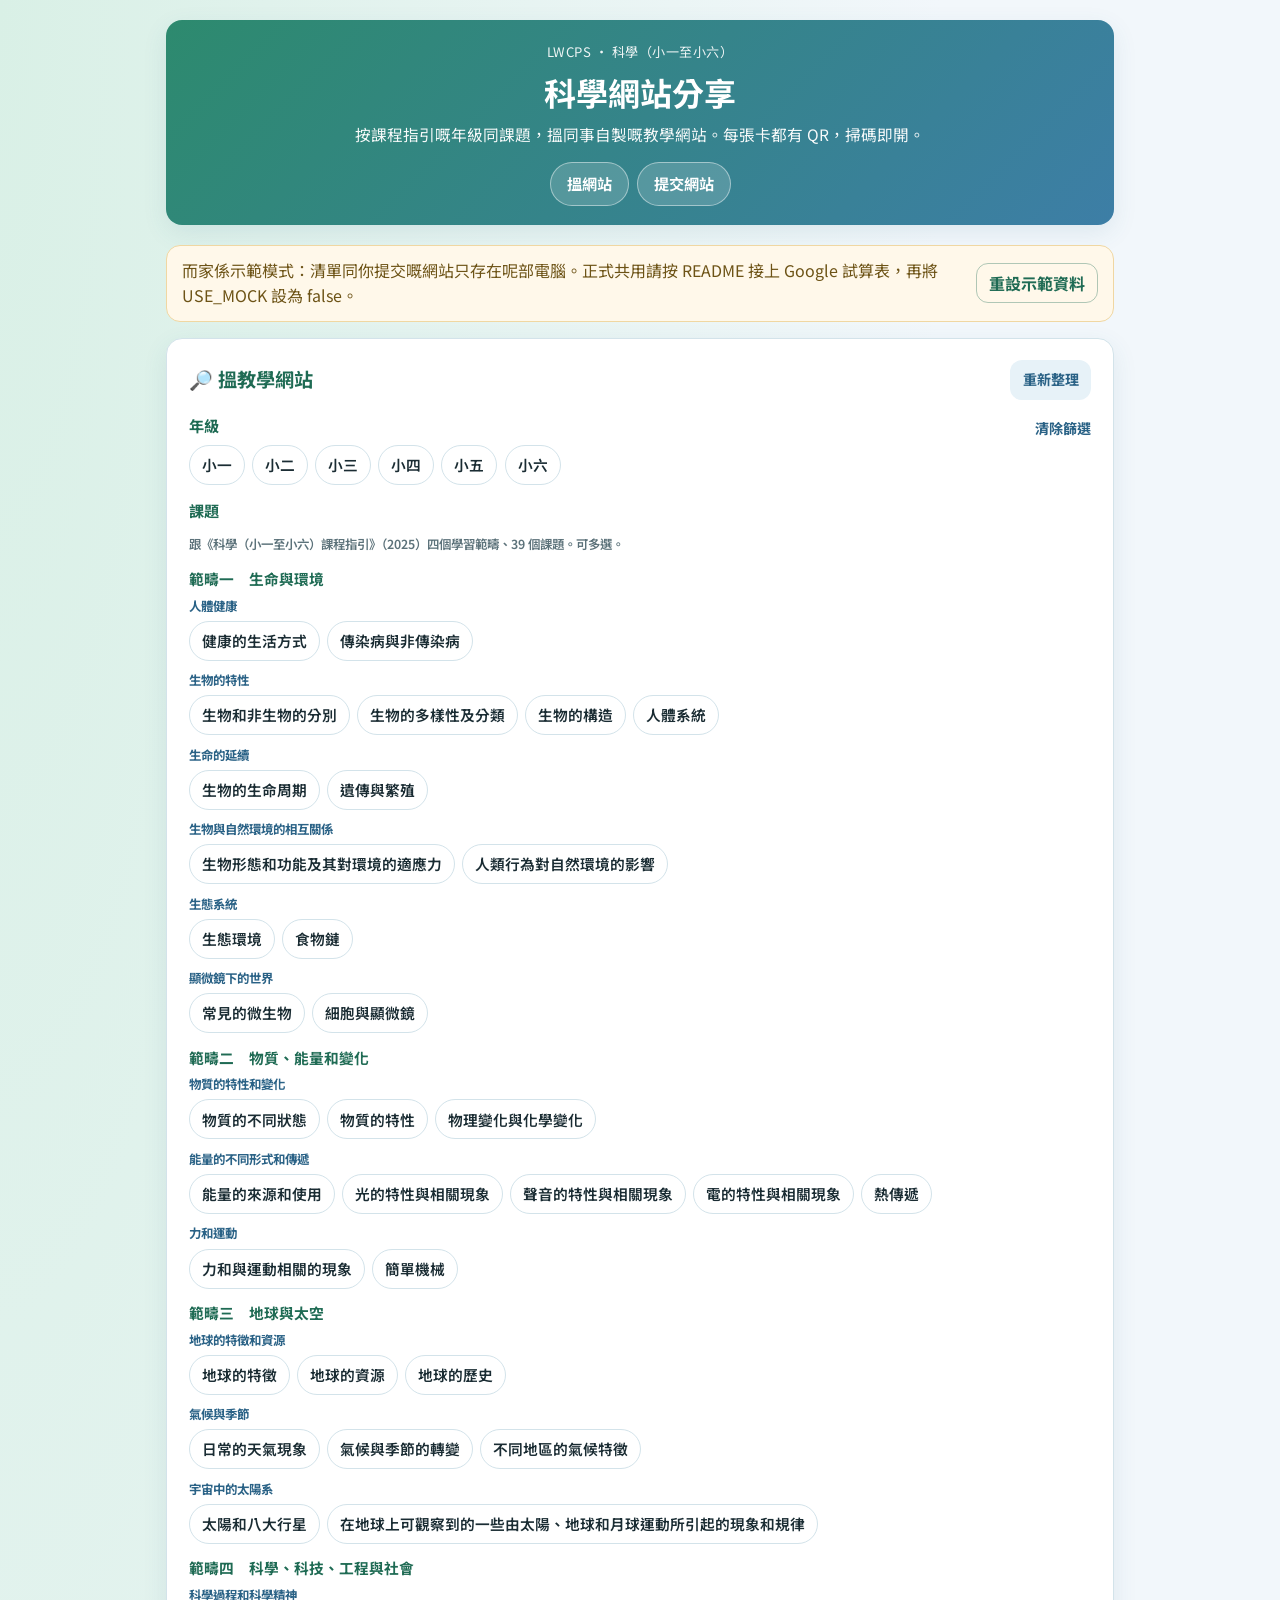
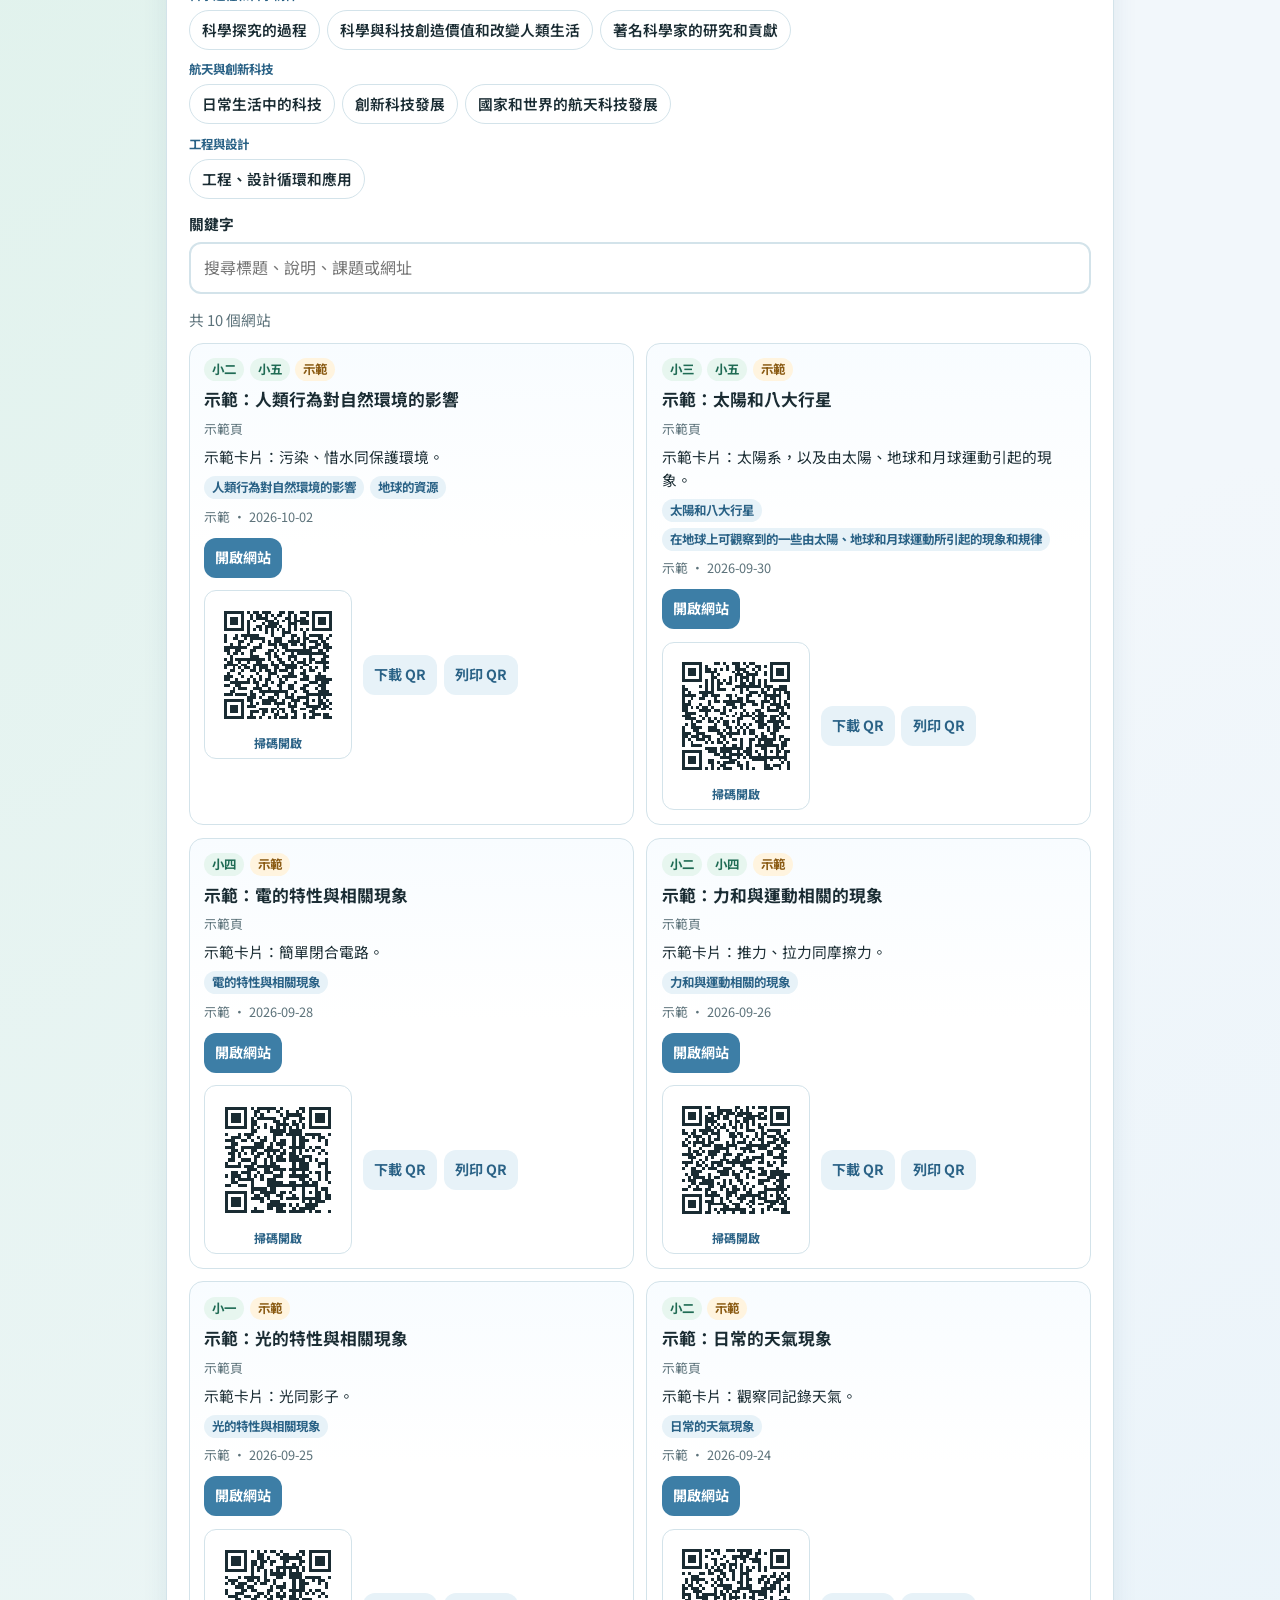
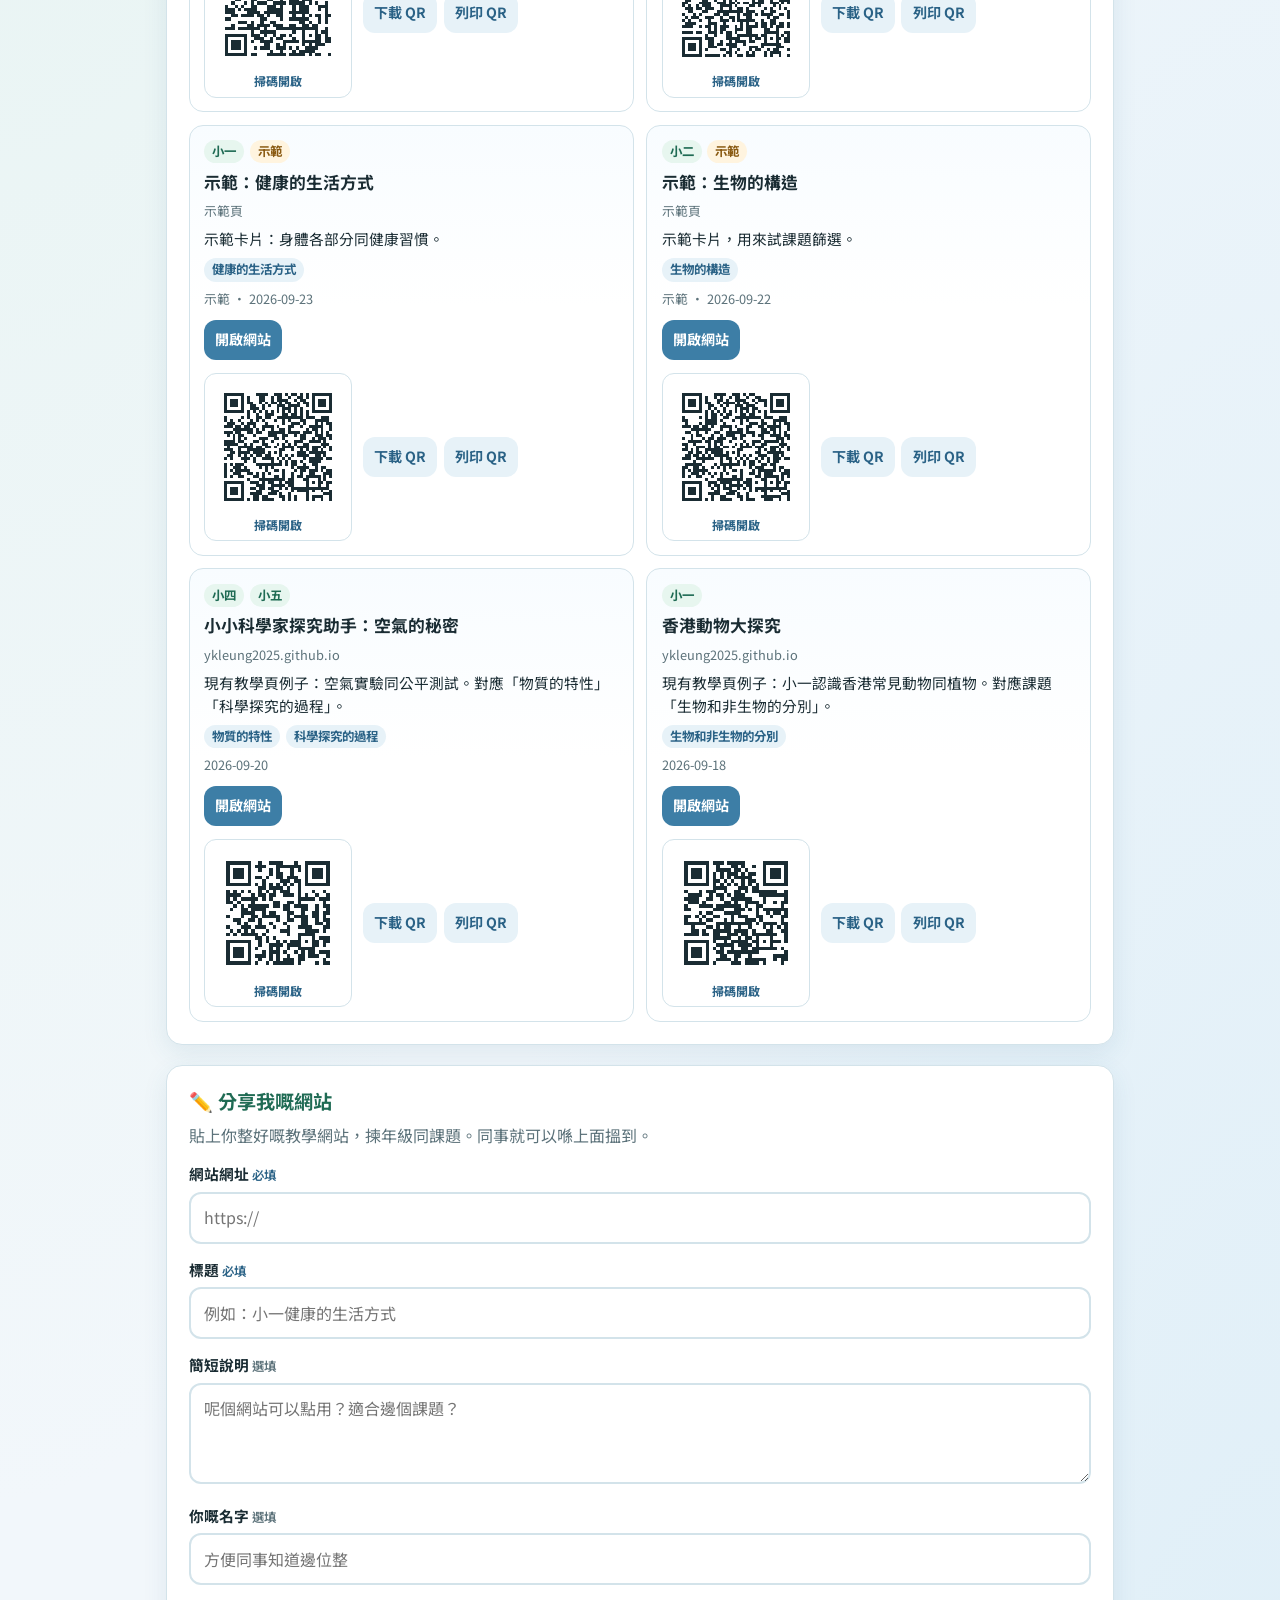
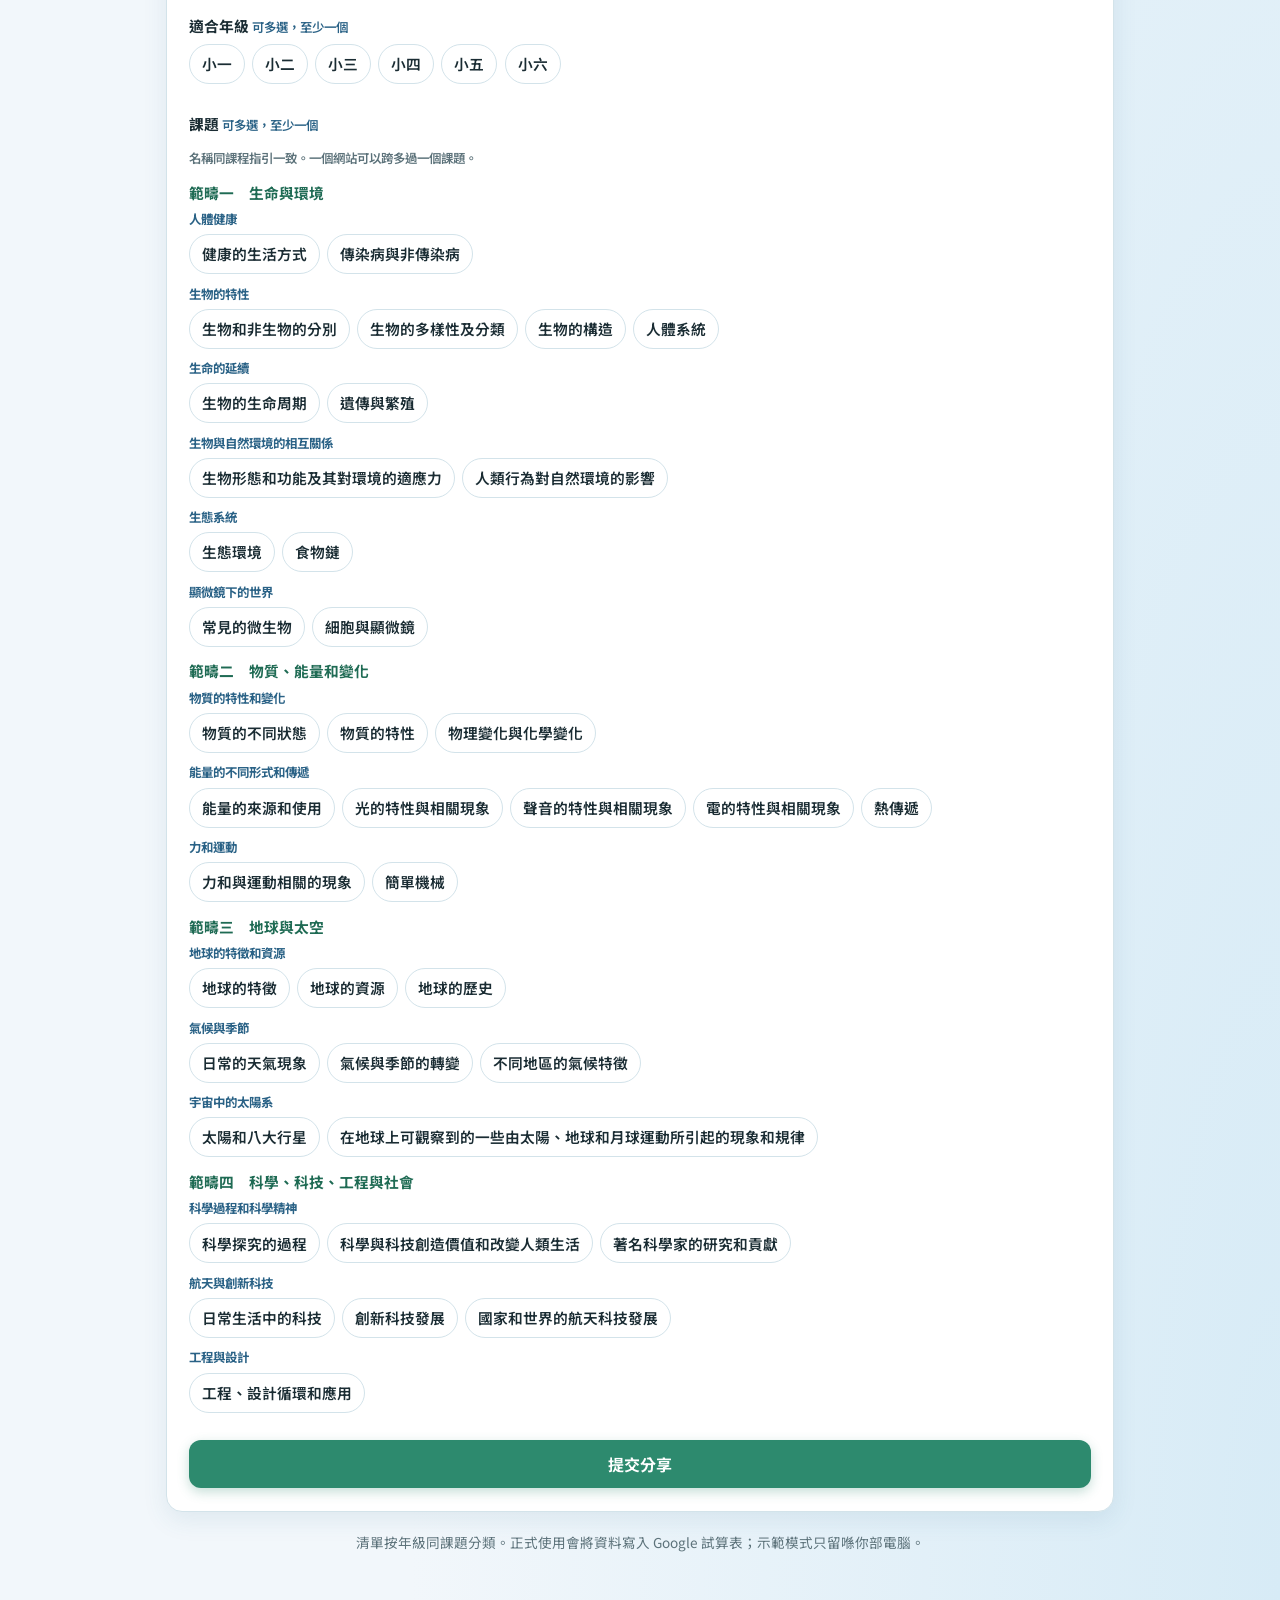
==== index.html @ ad33231c "Add primary science site sharing with official topic tags and QR codes. Teachers can submit a link w" ====
<!DOCTYPE html>
<html lang="zh-Hant">
<head>
  <meta charset="UTF-8" />
  <meta name="viewport" content="width=device-width, initial-scale=1" />
  <meta name="description" content="LWCPS 老師分享自製小學科學教學網站，按《科學（小一至小六）課程指引》（2025）的年級同課題篩選。" />
  <meta name="theme-color" content="#2d8a6e" />
  <title>科學網站分享｜小學科學</title>
  <link rel="icon" href="favicon.svg" type="image/svg+xml" />
  <link rel="preconnect" href="https://fonts.googleapis.com" />
  <link rel="preconnect" href="https://fonts.gstatic.com" crossorigin />
  <link href="https://fonts.googleapis.com/css2?family=Noto+Sans+TC:wght@400;600;700&display=swap" rel="stylesheet" />
  <link rel="stylesheet" href="styles.css?v=2" />
</head>
<body>
  <a class="skip-link" href="#browse">跳到網站清單</a>
  <div class="wrap">
    <header class="site-header">
      <p class="eyebrow">LWCPS · 科學（小一至小六）</p>
      <h1>科學網站分享</h1>
      <p class="subtitle">按課程指引嘅年級同課題，搵同事自製嘅教學網站。每張卡都有 QR，掃碼即開。</p>
      <nav class="page-nav" aria-label="頁面">
        <a class="page-nav-link" href="#browse">搵網站</a>
        <a class="page-nav-link" href="#submit">提交網站</a>
      </nav>
    </header>

    <div id="mock-banner" class="mock-banner" role="status" hidden>
      <p id="mock-banner-text"></p>
      <button type="button" class="btn btn-ghost" id="reset-mock-btn">重設示範資料</button>
    </div>

    <main>
      <section class="card" id="browse" aria-labelledby="browse-title">
        <div class="section-head">
          <h2 id="browse-title"><span class="emoji" aria-hidden="true">🔎</span> 搵教學網站</h2>
          <button type="button" class="btn btn-secondary" id="refresh-btn">重新整理</button>
        </div>

        <div class="filter-block">
          <div class="filter-label-row">
            <h3 id="filter-grade-label">年級</h3>
            <button type="button" class="text-btn" id="clear-filters-btn">清除篩選</button>
          </div>
          <div class="chip-row" id="filter-grades" role="group" aria-labelledby="filter-grade-label"></div>
        </div>

        <div class="filter-block">
          <h3 id="filter-topic-label">課題</h3>
          <p class="hint">跟《科學（小一至小六）課程指引》（2025）四個學習範疇、39 個課題。可多選。</p>
          <div id="filter-topics" role="group" aria-labelledby="filter-topic-label"></div>
        </div>

        <div class="filter-block">
          <label for="keyword">關鍵字</label>
          <input id="keyword" type="search" placeholder="搜尋標題、說明、課題或網址" autocomplete="off" enterkeyhint="search" />
        </div>

        <p class="result-meta" id="result-meta" aria-live="polite">載入緊…</p>
        <div id="card-list" class="card-list"></div>
      </section>

      <section class="card" id="submit" aria-labelledby="submit-title">
        <h2 id="submit-title"><span class="emoji" aria-hidden="true">✏️</span> 分享我嘅網站</h2>
        <p class="section-lead">貼上你整好嘅教學網站，揀年級同課題。同事就可以喺上面搵到。</p>

        <form id="share-form" class="form-grid" novalidate>
          <div>
            <label for="site-url">網站網址 <span class="req">必填</span></label>
            <input id="site-url" name="url" type="url" inputmode="url" placeholder="https://" required maxlength="500" />
          </div>

          <div>
            <label for="site-title">標題 <span class="req">必填</span></label>
            <input id="site-title" name="title" type="text" placeholder="例如：小一健康的生活方式" required maxlength="80" />
          </div>

          <div>
            <label for="site-note">簡短說明 <span class="hint">選填</span></label>
            <textarea id="site-note" name="note" rows="3" maxlength="300" placeholder="呢個網站可以點用？適合邊個課題？"></textarea>
          </div>

          <div>
            <label for="site-submitter">你嘅名字 <span class="hint">選填</span></label>
            <input id="site-submitter" name="submitter" type="text" maxlength="40" placeholder="方便同事知道邊位整" />
          </div>

          <div>
            <p class="field-label" id="form-grade-label">適合年級 <span class="req">可多選，至少一個</span></p>
            <div class="chip-row" id="form-grades" role="group" aria-labelledby="form-grade-label"></div>
          </div>

          <div>
            <p class="field-label" id="form-topic-label">課題 <span class="req">可多選，至少一個</span></p>
            <p class="hint">名稱同課程指引一致。一個網站可以跨多過一個課題。</p>
            <div id="form-topics" role="group" aria-labelledby="form-topic-label"></div>
          </div>

          <div class="actions">
            <button type="submit" class="btn btn-primary" id="submit-btn">提交分享</button>
          </div>
        </form>

        <div id="feedback" class="feedback" role="status" aria-live="polite">
          <p class="title" id="feedback-title"></p>
          <p class="msg" id="feedback-msg"></p>
          <div id="feedback-qr" class="feedback-qr" hidden></div>
        </div>
      </section>
    </main>

    <footer class="footer-note">
      <p>清單按年級同課題分類。正式使用會將資料寫入 Google 試算表；示範模式只留喺你部電腦。</p>
    </footer>
  </div>

  <section class="print-sheet" id="print-sheet">
    <p class="print-kicker">科學網站分享 · 小學科學</p>
    <h1 id="print-title"></h1>
    <div id="print-qr"></div>
    <p id="print-url" class="print-url"></p>
    <p>用電話相機掃碼即可開啟。</p>
  </section>

  <script src="vendor/qrcode-generator.js?v=2"></script>
  <script src="vendor/qrcode-utf8.js?v=2"></script>
  <script src="config.js?v=2"></script>
  <script src="app.js?v=2"></script>
</body>
</html>
---- styles.css ----
/* 科學網站分享 — 校園友善樣式（軟綠／軟藍） */
:root {
  --bg: #f2f7fb;
  --card: #ffffff;
  --primary: #2d8a6e;
  --primary-dark: #1f6b54;
  --primary-light: #e7f6ef;
  --blue: #3d7ea6;
  --blue-dark: #2a6286;
  --blue-soft: #e7f2f8;
  --text: #1a2c33;
  --muted: #5c727a;
  --border: #d3e3ea;
  --danger: #c2524a;
  --danger-soft: #fdeceb;
  --success: #1f8a72;
  --success-soft: #e7f7f2;
  --shadow: 0 8px 24px rgba(45, 110, 140, 0.1);
  --radius: 16px;
  --font: "Noto Sans TC", "PingFang TC", "Microsoft JhengHei", sans-serif;
}

*,
*::before,
*::after {
  box-sizing: border-box;
}

html {
  font-size: 16px;
  scroll-behavior: smooth;
}

body {
  margin: 0;
  min-height: 100vh;
  font-family: var(--font);
  color: var(--text);
  background:
    radial-gradient(ellipse at top left, #d9f0e6 0%, transparent 52%),
    radial-gradient(ellipse at bottom right, #d7ebf6 0%, transparent 48%),
    var(--bg);
  line-height: 1.55;
}

.skip-link {
  position: absolute;
  left: 0.75rem;
  top: -3rem;
  background: #fff;
  color: var(--primary-dark);
  padding: 0.45rem 0.75rem;
  border-radius: 8px;
  z-index: 5;
}

.skip-link:focus {
  top: 0.75rem;
}

.wrap {
  max-width: 980px;
  margin: 0 auto;
  padding: 1.25rem 1rem 3rem;
}

.site-header {
  text-align: center;
  margin-bottom: 1.25rem;
  padding: 1.35rem 1rem 1.15rem;
  background: linear-gradient(135deg, var(--primary) 0%, var(--blue) 100%);
  color: #fff;
  border-radius: var(--radius);
  box-shadow: var(--shadow);
}

.eyebrow {
  margin: 0 0 0.35rem;
  font-size: 0.82rem;
  letter-spacing: 0.04em;
  opacity: 0.92;
}

.site-header h1 {
  margin: 0 0 0.35rem;
  font-size: clamp(1.45rem, 4.4vw, 2rem);
  font-weight: 700;
}

.subtitle {
  margin: 0 auto;
  max-width: 36rem;
  opacity: 0.96;
  font-size: 0.98rem;
}

.page-nav {
  display: flex;
  flex-wrap: wrap;
  justify-content: center;
  gap: 0.5rem;
  margin-top: 0.95rem;
}

.page-nav-link {
  text-decoration: none;
  color: #fff;
  background: rgba(255, 255, 255, 0.16);
  border: 1px solid rgba(255, 255, 255, 0.45);
  padding: 0.45rem 1rem;
  border-radius: 999px;
  font-weight: 700;
  font-size: 0.95rem;
  min-height: 44px;
  display: inline-flex;
  align-items: center;
}

.page-nav-link:hover,
.page-nav-link:focus-visible {
  background: rgba(255, 255, 255, 0.28);
}

main {
  display: flex;
  flex-direction: column;
  gap: 1.25rem;
}

.card {
  background: var(--card);
  border-radius: var(--radius);
  padding: 1.15rem 1.1rem 1.25rem;
  box-shadow: var(--shadow);
  border: 1px solid var(--border);
}

.card h2,
.card h3 {
  color: var(--primary-dark);
}

.card h2 {
  margin: 0;
  font-size: 1.2rem;
  display: flex;
  align-items: center;
  gap: 0.35rem;
}

.card h3 {
  margin: 0 0 0.45rem;
  font-size: 0.95rem;
}

.section-head {
  display: flex;
  align-items: center;
  justify-content: space-between;
  gap: 0.75rem;
  margin-bottom: 0.9rem;
}

.section-lead {
  margin: 0.35rem 0 1rem;
  color: var(--muted);
}

.filter-block + .filter-block {
  margin-top: 0.9rem;
}

.filter-label-row {
  display: flex;
  align-items: center;
  justify-content: space-between;
  gap: 0.5rem;
}

.chip-row,
.chip-group .chip-row {
  display: flex;
  flex-wrap: wrap;
  gap: 0.45rem;
}

.chip-group {
  margin-bottom: 0.65rem;
}

.chip-group-label {
  margin: 0 0 0.3rem;
  font-size: 0.78rem;
  font-weight: 700;
  color: var(--blue-dark);
}

.chip {
  appearance: none;
  border: 1.5px solid var(--border);
  background: #fff;
  color: var(--text);
  border-radius: 999px;
  padding: 0.4rem 0.75rem;
  min-height: 40px;
  font: inherit;
  font-size: 0.92rem;
  font-weight: 600;
  cursor: pointer;
  white-space: normal;
  text-align: left;
  line-height: 1.35;
  max-width: 100%;
}

.chip:hover {
  border-color: var(--blue);
}

.chip:focus-visible {
  outline: 3px solid rgba(61, 126, 166, 0.35);
  outline-offset: 1px;
}

.chip.is-on {
  background: var(--blue-soft);
  border-color: var(--blue);
  color: var(--blue-dark);
}

.chip.is-on.chip-grade {
  background: var(--primary-light);
  border-color: var(--primary);
  color: var(--primary-dark);
}

label,
.field-label {
  display: block;
  font-weight: 700;
  font-size: 0.92rem;
  margin-bottom: 0.35rem;
}

.hint,
.req {
  font-weight: 600;
  font-size: 0.78rem;
}

.hint {
  color: var(--muted);
}

.req {
  color: var(--blue-dark);
}

input[type="url"],
input[type="text"],
input[type="search"],
textarea {
  width: 100%;
  padding: 0.72rem 0.85rem;
  border: 2px solid var(--border);
  border-radius: 12px;
  font: inherit;
  font-size: 1rem;
  color: var(--text);
  background: #fff;
}

textarea {
  resize: vertical;
  min-height: 5.2rem;
}

input:focus,
textarea:focus {
  outline: none;
  border-color: var(--primary);
  box-shadow: 0 0 0 3px rgba(45, 138, 110, 0.18);
}

input[aria-invalid="true"],
textarea[aria-invalid="true"] {
  border-color: var(--danger);
}

.form-grid {
  display: grid;
  gap: 0.95rem;
}

.actions {
  margin-top: 0.15rem;
}

.btn {
  display: inline-flex;
  align-items: center;
  justify-content: center;
  gap: 0.35rem;
  padding: 0.72rem 1rem;
  border-radius: 12px;
  border: none;
  font: inherit;
  font-weight: 700;
  cursor: pointer;
  text-decoration: none;
  min-height: 44px;
}

.btn:disabled {
  opacity: 0.6;
  cursor: not-allowed;
}

.btn-primary {
  width: 100%;
  background: var(--primary);
  color: #fff;
  box-shadow: 0 4px 12px rgba(45, 138, 110, 0.28);
}

.btn-primary:hover:not(:disabled) {
  background: var(--primary-dark);
}

.btn-secondary {
  background: var(--blue-soft);
  color: var(--blue-dark);
  padding: 0.45rem 0.8rem;
  min-height: 40px;
  font-size: 0.88rem;
}

.btn-secondary:hover:not(:disabled) {
  background: #d5e8f3;
}

.btn-ghost {
  background: transparent;
  color: var(--primary-dark);
  border: 1.5px solid rgba(31, 107, 84, 0.35);
  min-height: 40px;
  padding: 0.35rem 0.75rem;
}

.text-btn {
  appearance: none;
  border: none;
  background: none;
  color: var(--blue-dark);
  font: inherit;
  font-weight: 700;
  font-size: 0.88rem;
  cursor: pointer;
  padding: 0.2rem 0;
}

.text-link {
  color: var(--blue-dark);
  font-weight: 700;
}

.result-meta {
  margin: 0.95rem 0 0.7rem;
  color: var(--muted);
  font-size: 0.92rem;
}

.card-list {
  display: grid;
  gap: 0.8rem;
}

.site-card {
  border: 1px solid var(--border);
  border-radius: 14px;
  padding: 0.9rem 0.9rem 0.85rem;
  background: linear-gradient(180deg, #f8fcff 0%, #fff 42%);
  display: flex;
  flex-direction: column;
  gap: 0.45rem;
}

.site-card.is-new {
  border-color: var(--primary);
  box-shadow: 0 0 0 3px rgba(45, 138, 110, 0.18);
}

.grade-row,
.topic-row {
  display: flex;
  flex-wrap: wrap;
  gap: 0.35rem;
}

.pill {
  display: inline-flex;
  align-items: center;
  border-radius: 999px;
  padding: 0.12rem 0.5rem;
  font-size: 0.78rem;
  font-weight: 700;
}

.pill-grade {
  background: var(--primary-light);
  color: var(--primary-dark);
}

.pill-topic {
  background: var(--blue-soft);
  color: var(--blue-dark);
}

.pill-demo {
  background: #fff4df;
  color: #8a5a12;
}

.card-title {
  color: var(--text);
  font-size: 1.05rem;
  font-weight: 700;
  text-decoration: none;
  line-height: 1.4;
}

.card-title:hover,
.card-title:focus-visible {
  color: var(--blue-dark);
  text-decoration: underline;
}

.host {
  margin: 0;
  color: var(--muted);
  font-size: 0.8rem;
  word-break: break-all;
}

.note {
  margin: 0;
  font-size: 0.92rem;
}

.meta-line {
  margin: 0;
  color: var(--muted);
  font-size: 0.8rem;
}

.open-link {
  margin-top: 0.25rem;
  background: var(--blue);
  color: #fff;
}

.open-link:hover {
  background: var(--blue-dark);
}

.empty-state {
  margin: 0;
  padding: 1rem 0.2rem 0.3rem;
  color: var(--muted);
}

.feedback {
  display: none;
  margin-top: 1rem;
  padding: 0.9rem 1rem;
  border-radius: 12px;
}

.feedback.visible {
  display: block;
}

.feedback.success {
  background: var(--success-soft);
  border: 2px solid #b7e4d6;
}

.feedback.error {
  background: var(--danger-soft);
  border: 2px solid #f3c2bc;
}

.feedback .title {
  margin: 0 0 0.25rem;
  font-weight: 700;
}

.feedback .msg {
  margin: 0;
}

.mock-banner {
  display: flex;
  flex-wrap: wrap;
  align-items: center;
  justify-content: space-between;
  gap: 0.65rem;
  margin-bottom: 1rem;
  padding: 0.8rem 0.95rem;
  background: #fff8ea;
  border: 1.5px solid #f0d7a2;
  border-radius: 14px;
  color: #6d5316;
}

.mock-banner p {
  margin: 0;
  flex: 1 1 16rem;
}

.mock-banner[hidden] {
  display: none;
}

.footer-note {
  margin-top: 1.25rem;
  color: var(--muted);
  font-size: 0.85rem;
  text-align: center;
}

.footer-note p {
  margin: 0;
}

.strand-label {
  margin: 0.85rem 0 0.35rem;
  font-size: 0.92rem;
  font-weight: 700;
  color: var(--primary-dark);
}

.qr-block {
  display: flex;
  flex-wrap: wrap;
  align-items: center;
  gap: 0.65rem;
  margin-top: 0.35rem;
}

.qr-frame {
  display: flex;
  flex-direction: column;
  align-items: center;
  gap: 0.2rem;
  background: #fff;
  border: 1px solid var(--border);
  border-radius: 12px;
  padding: 0.45rem 0.45rem 0.35rem;
}

.qr-canvas {
  width: 132px;
  height: 132px;
  image-rendering: pixelated;
}

.qr-caption {
  margin: 0;
  font-size: 0.75rem;
  font-weight: 700;
  color: var(--blue-dark);
}

.qr-actions,
.card-actions {
  display: flex;
  flex-wrap: wrap;
  gap: 0.4rem;
}

.card-actions .btn,
.qr-actions .btn {
  min-height: 40px;
  padding: 0.4rem 0.7rem;
  font-size: 0.88rem;
}

.feedback-qr {
  margin-top: 0.75rem;
}

.feedback-qr[hidden] {
  display: none;
}

.print-sheet {
  display: none;
}

@media print {
  body * {
    visibility: hidden !important;
  }

  .print-sheet,
  .print-sheet * {
    visibility: visible !important;
  }

  .print-sheet {
    display: block !important;
    position: absolute;
    left: 0;
    top: 0;
    width: 100%;
    background: #fff;
    color: #000;
    text-align: center;
    padding: 18mm 12mm;
  }

  .print-kicker,
  .print-url {
    margin: 0.4rem 0;
  }

  .print-sheet h1 {
    font-size: 1.4rem;
    margin: 0.4rem 0 1rem;
  }

  .print-sheet canvas {
    width: 280px !important;
    height: 280px !important;
  }
}

@media (min-width: 760px) {
  .card {
    padding: 1.3rem 1.35rem 1.4rem;
  }

  .card-list {
    grid-template-columns: 1fr 1fr;
  }

  .site-card {
    min-height: 100%;
  }
}
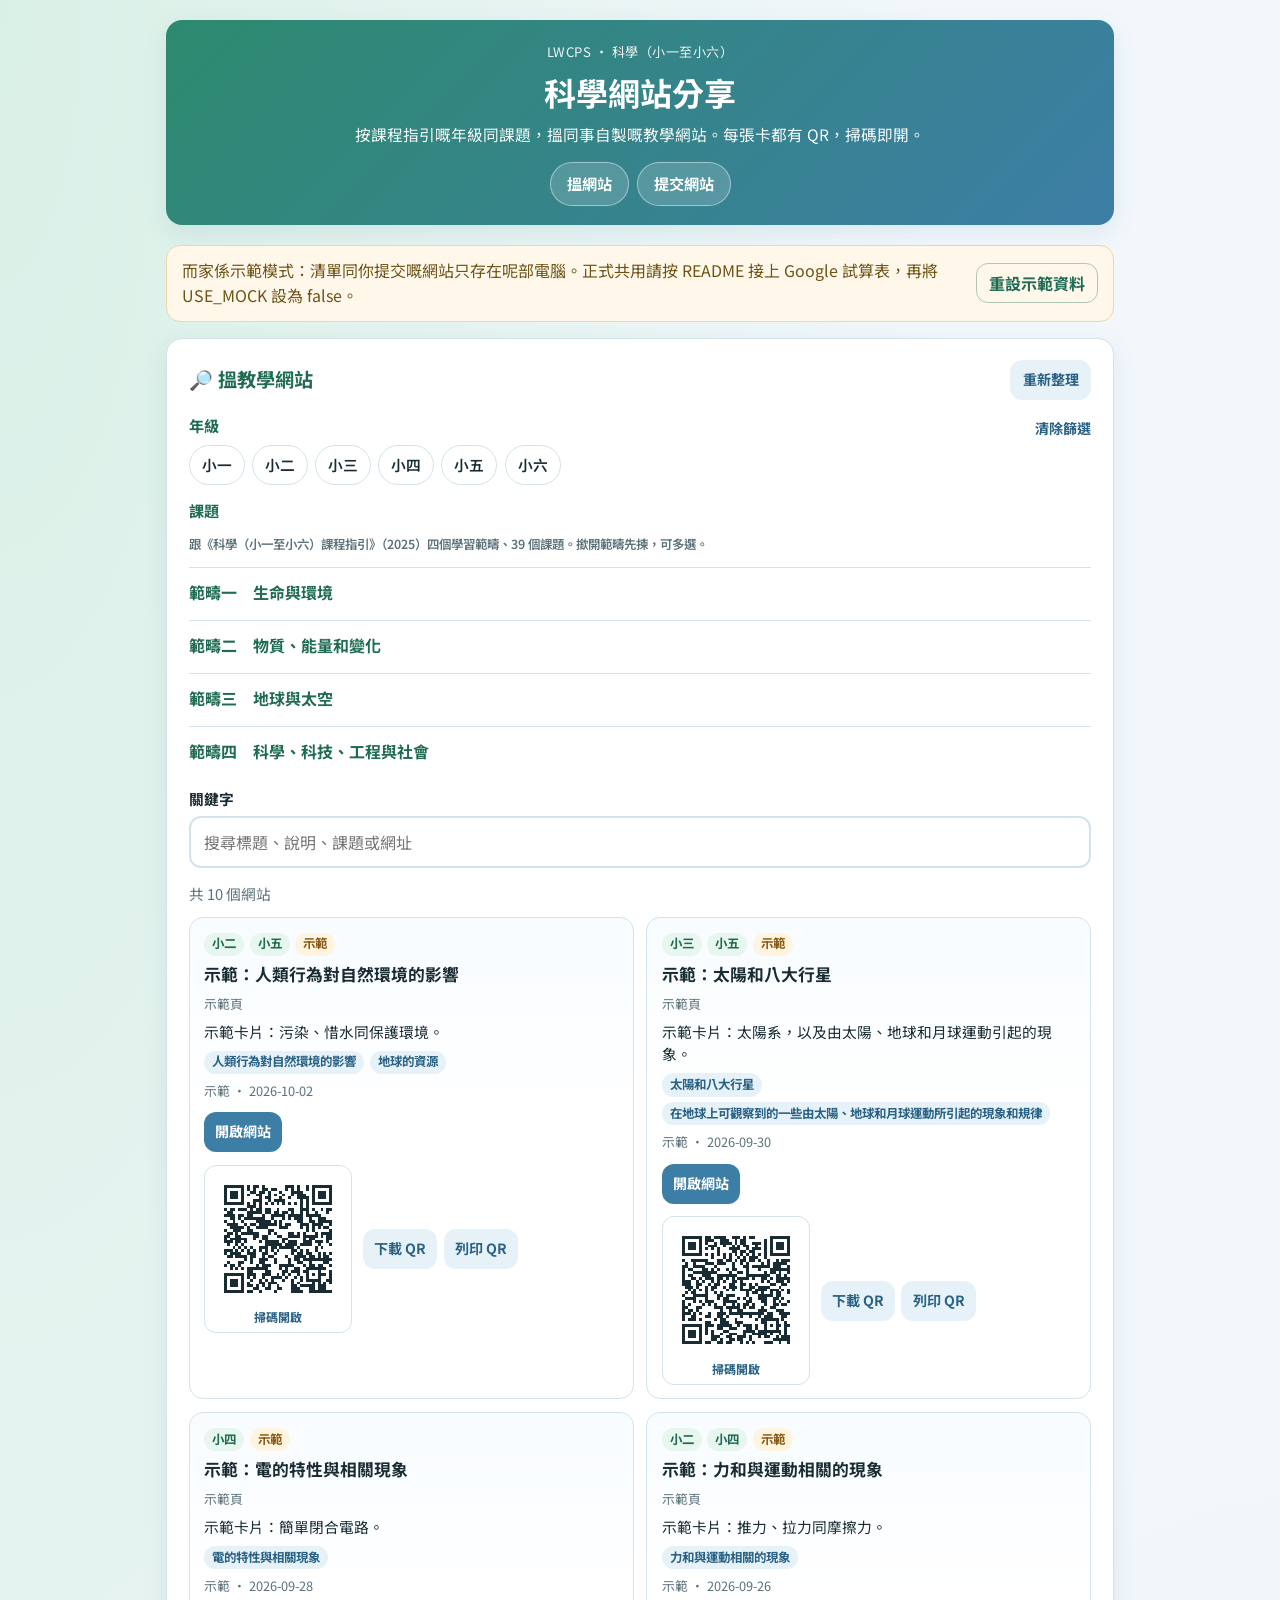
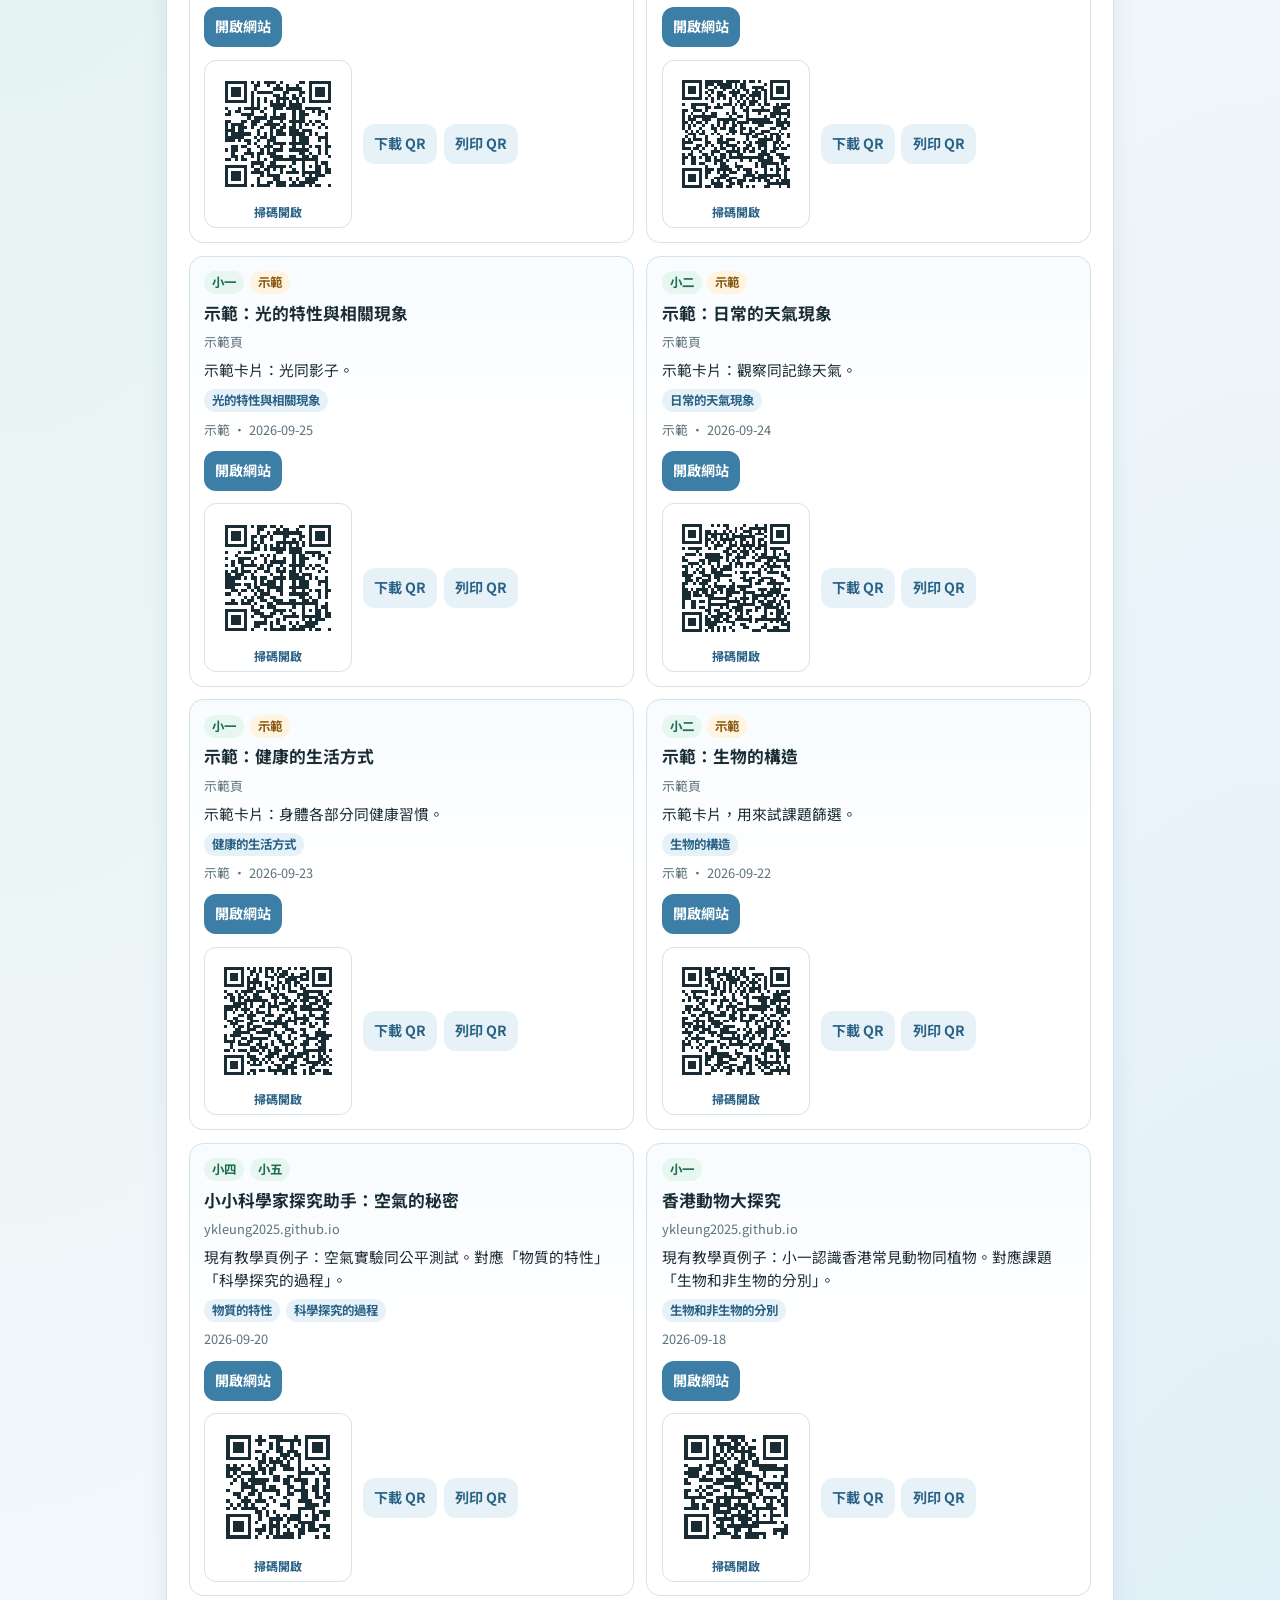
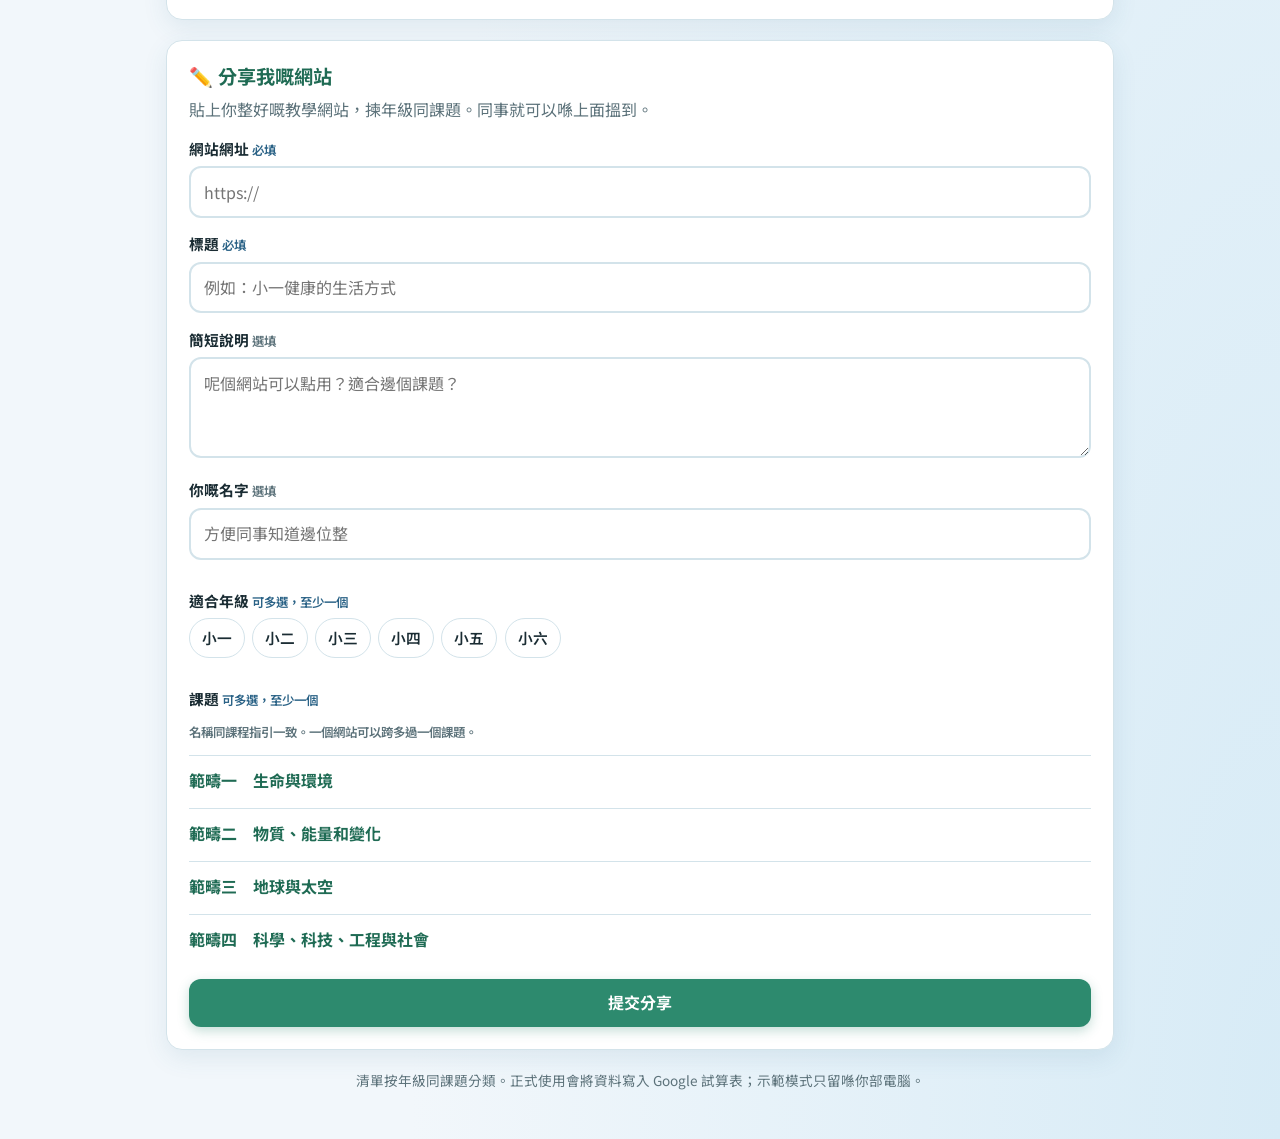
==== commit 7daaede5: "Collapse curriculum strands so site cards stay easy to reach. Topic filters still use the 39 officia" ====
--- a/index.html
+++ b/index.html
@@ -10,7 +10,7 @@
   <link rel="preconnect" href="https://fonts.googleapis.com" />
   <link rel="preconnect" href="https://fonts.gstatic.com" crossorigin />
   <link href="https://fonts.googleapis.com/css2?family=Noto+Sans+TC:wght@400;600;700&display=swap" rel="stylesheet" />
-  <link rel="stylesheet" href="styles.css?v=2" />
+  <link rel="stylesheet" href="styles.css?v=3" />
 </head>
 <body>
   <a class="skip-link" href="#browse">跳到網站清單</a>
@@ -47,7 +47,7 @@
 
         <div class="filter-block">
           <h3 id="filter-topic-label">課題</h3>
-          <p class="hint">跟《科學（小一至小六）課程指引》（2025）四個學習範疇、39 個課題。可多選。</p>
+          <p class="hint">跟《科學（小一至小六）課程指引》（2025）四個學習範疇、39 個課題。撳開範疇先揀，可多選。</p>
           <div id="filter-topics" role="group" aria-labelledby="filter-topic-label"></div>
         </div>
 
@@ -122,9 +122,9 @@
     <p>用電話相機掃碼即可開啟。</p>
   </section>
 
-  <script src="vendor/qrcode-generator.js?v=2"></script>
-  <script src="vendor/qrcode-utf8.js?v=2"></script>
-  <script src="config.js?v=2"></script>
-  <script src="app.js?v=2"></script>
+  <script src="vendor/qrcode-generator.js?v=3"></script>
+  <script src="vendor/qrcode-utf8.js?v=3"></script>
+  <script src="config.js?v=3"></script>
+  <script src="app.js?v=3"></script>
 </body>
 </html>
--- a/styles.css
+++ b/styles.css
@@ -533,11 +533,19 @@
   margin: 0;
 }
 
-.strand-label {
-  margin: 0.85rem 0 0.35rem;
-  font-size: 0.92rem;
+details.strand {
+  border-top: 1px solid var(--border);
+  margin-top: 0.35rem;
+  padding-top: 0.15rem;
+}
+
+details.strand summary {
+  cursor: pointer;
   font-weight: 700;
   color: var(--primary-dark);
+  min-height: 44px;
+  display: flex;
+  align-items: center;
 }
 
 .qr-block {
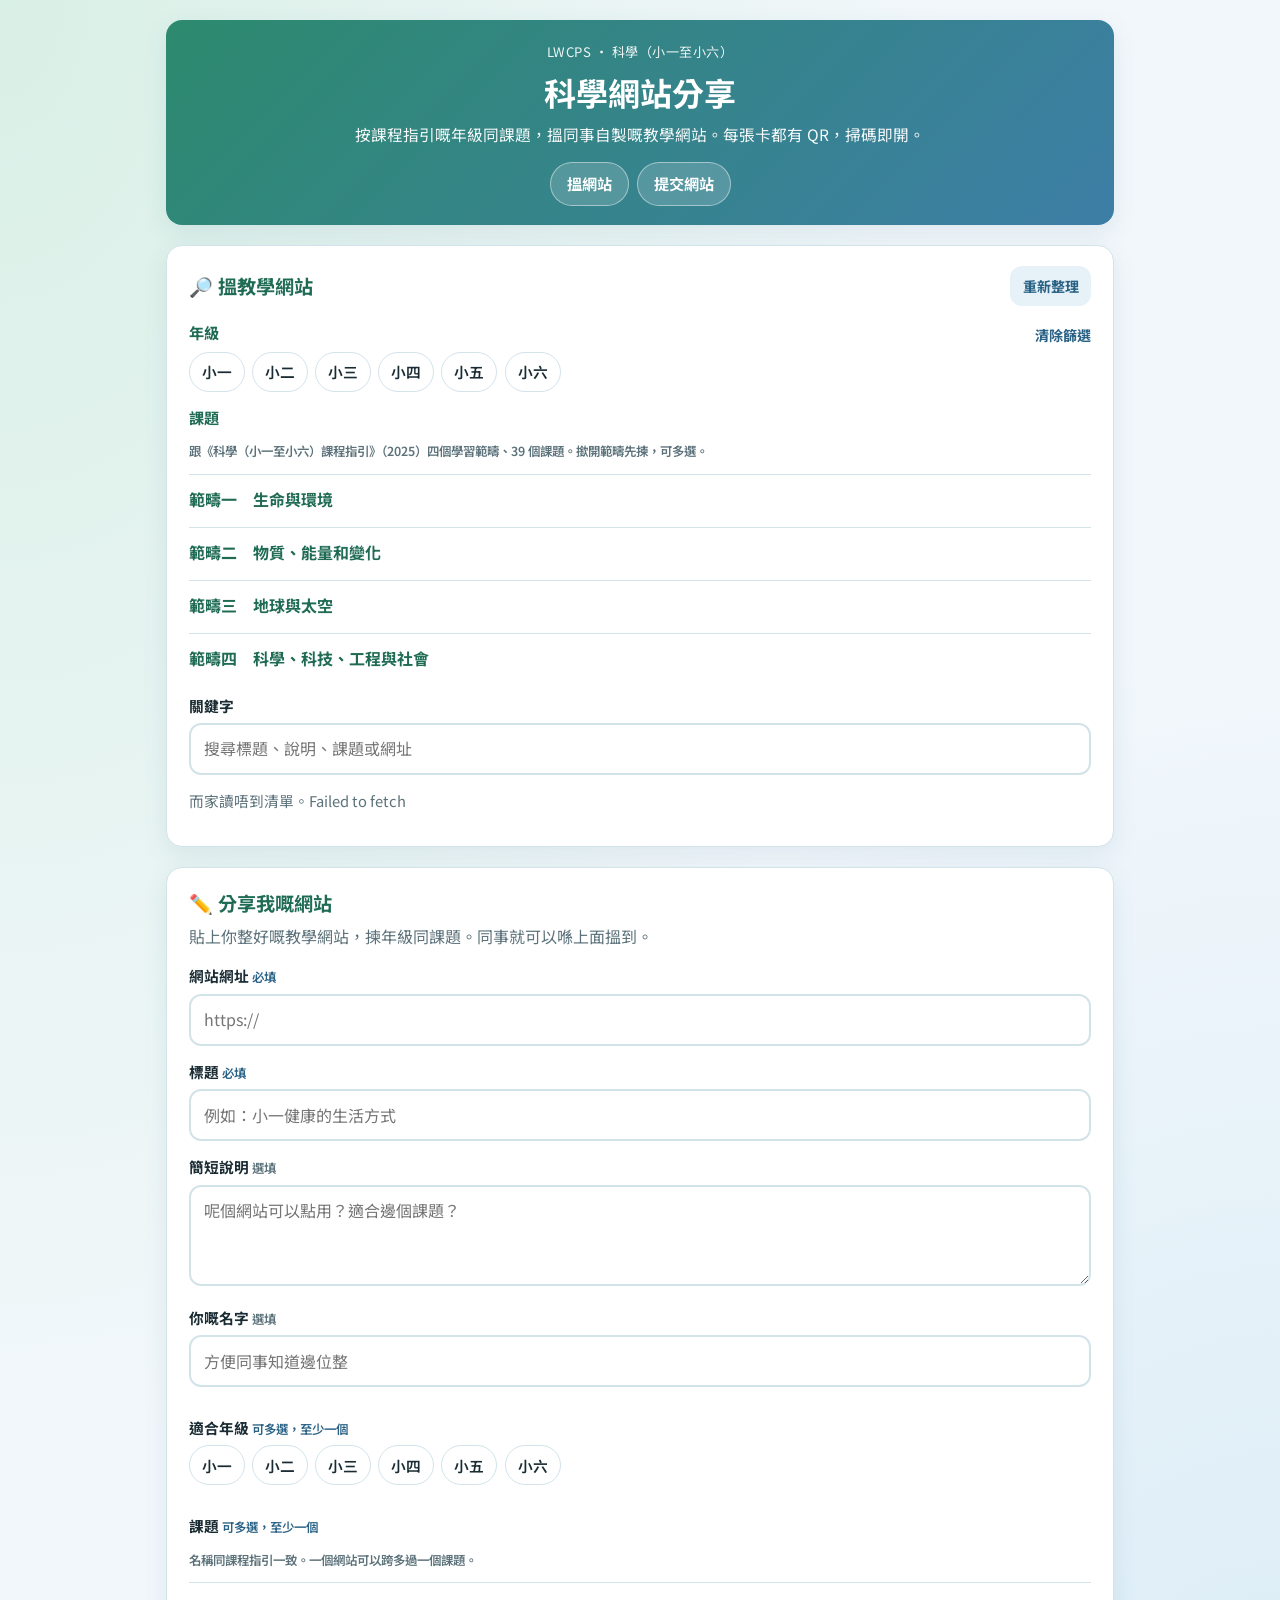
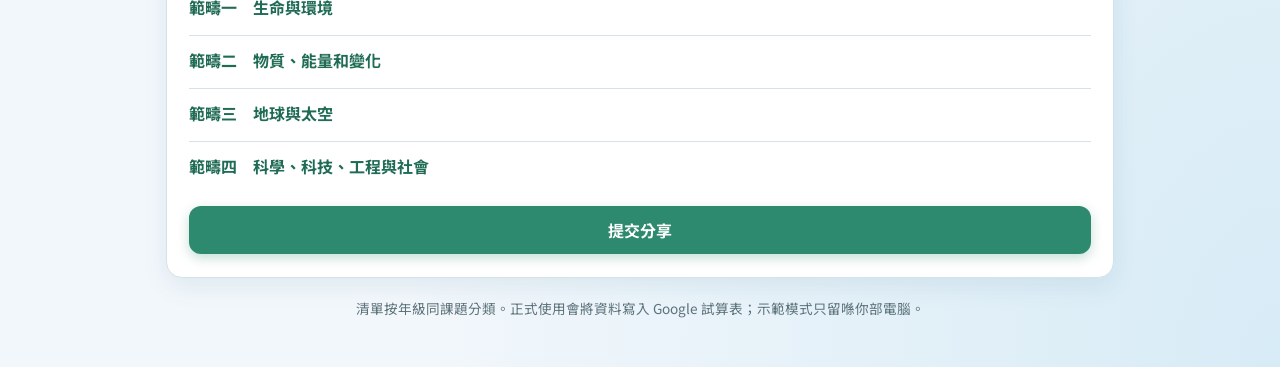
==== commit 2be3f78e: "Wire the live Google Sheet and turn off mock mode. Point config.js at the deployed Apps Script /exec" ====
--- a/index.html
+++ b/index.html
@@ -10,7 +10,7 @@
   <link rel="preconnect" href="https://fonts.googleapis.com" />
   <link rel="preconnect" href="https://fonts.gstatic.com" crossorigin />
   <link href="https://fonts.googleapis.com/css2?family=Noto+Sans+TC:wght@400;600;700&display=swap" rel="stylesheet" />
-  <link rel="stylesheet" href="styles.css?v=3" />
+  <link rel="stylesheet" href="styles.css?v=4" />
 </head>
 <body>
   <a class="skip-link" href="#browse">跳到網站清單</a>
@@ -122,9 +122,9 @@
     <p>用電話相機掃碼即可開啟。</p>
   </section>
 
-  <script src="vendor/qrcode-generator.js?v=3"></script>
-  <script src="vendor/qrcode-utf8.js?v=3"></script>
-  <script src="config.js?v=3"></script>
-  <script src="app.js?v=3"></script>
+  <script src="vendor/qrcode-generator.js?v=4"></script>
+  <script src="vendor/qrcode-utf8.js?v=4"></script>
+  <script src="config.js?v=4"></script>
+  <script src="app.js?v=4"></script>
 </body>
 </html>
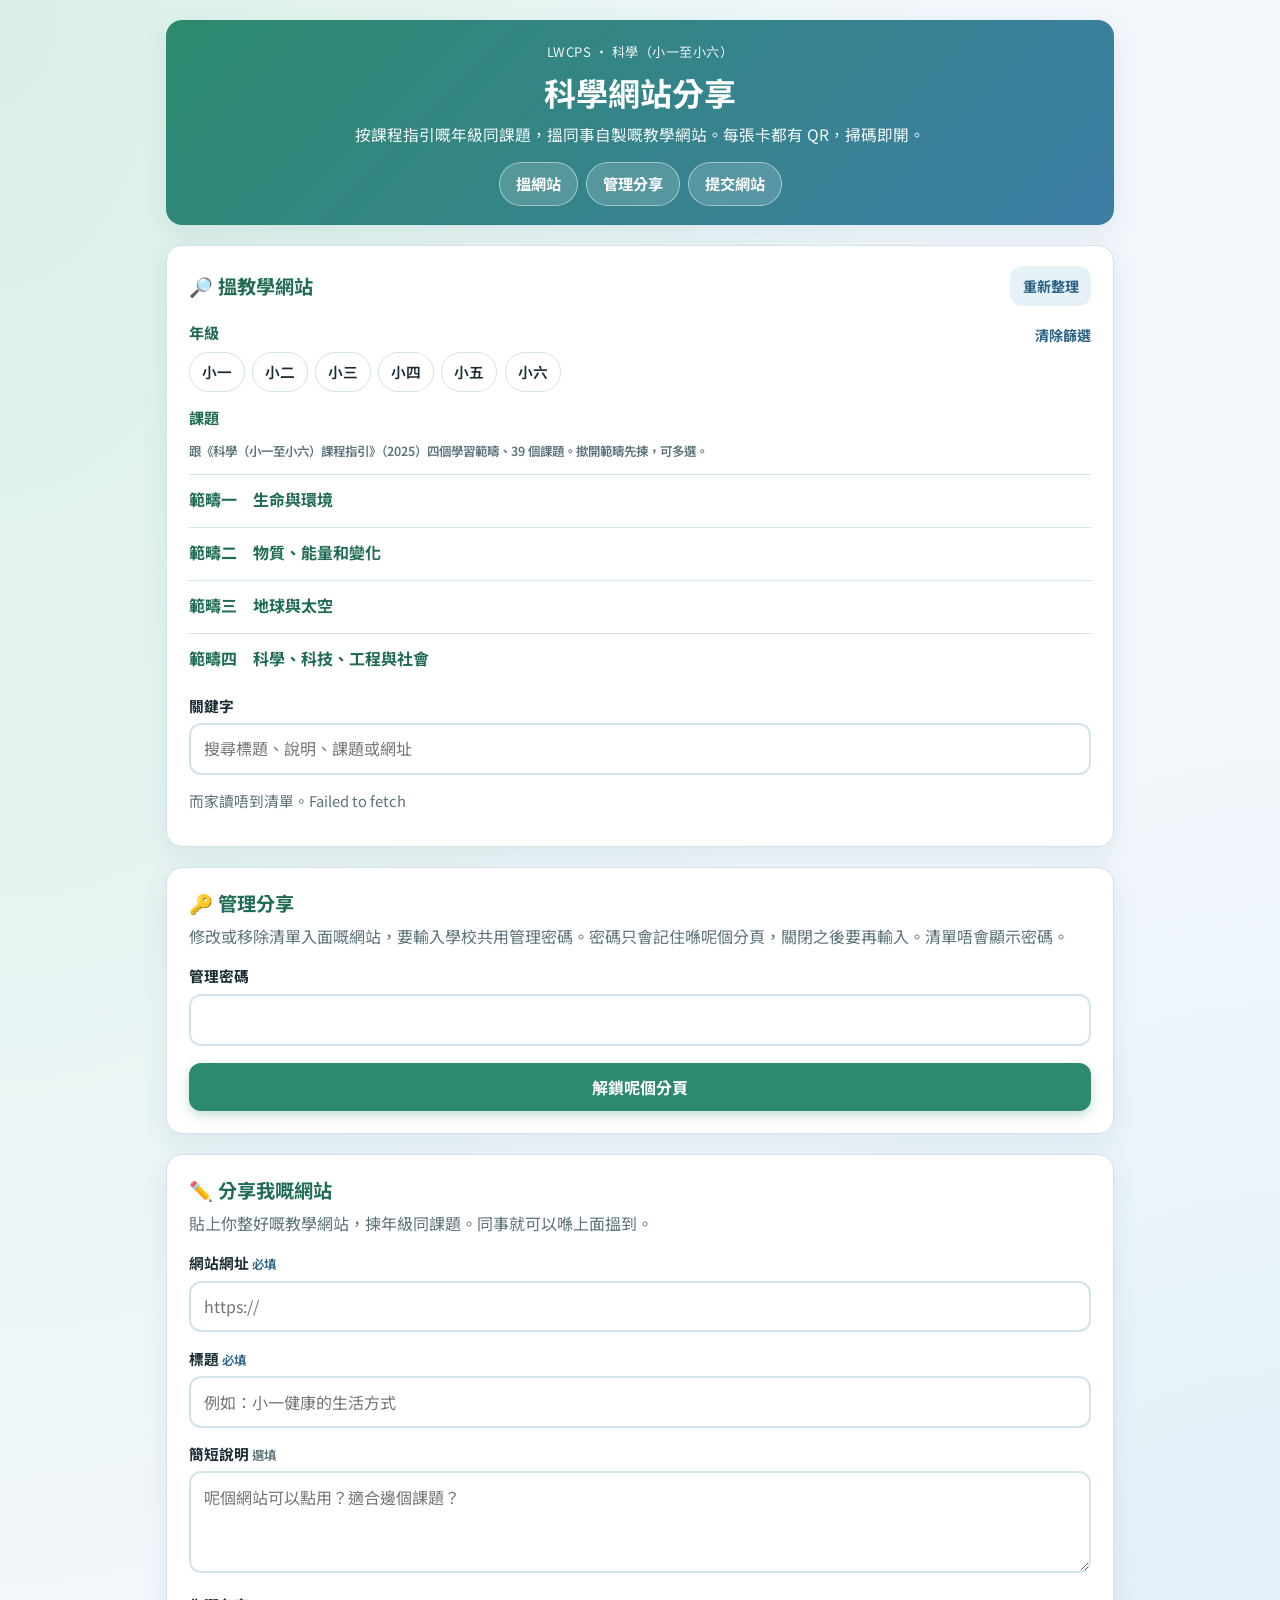
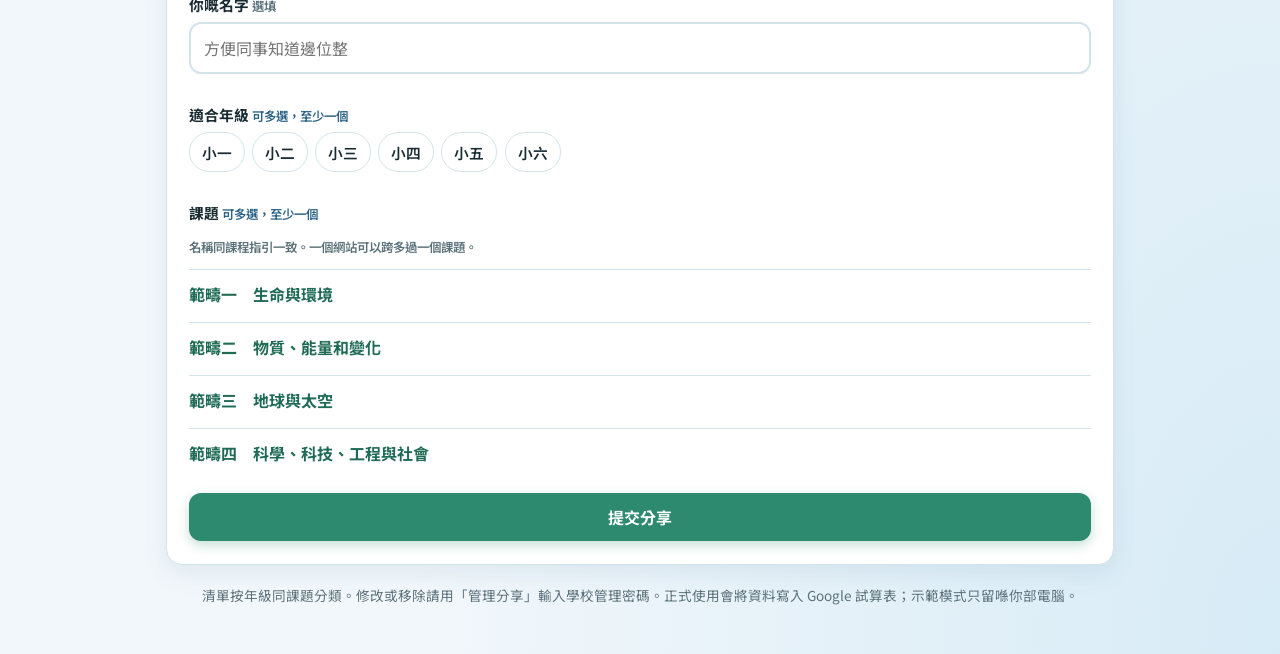
==== commit 86c22487: "Allow teachers to edit or hide shared sites with the school password. Update and remove match a row " ====
--- a/index.html
+++ b/index.html
@@ -10,7 +10,7 @@
   <link rel="preconnect" href="https://fonts.googleapis.com" />
   <link rel="preconnect" href="https://fonts.gstatic.com" crossorigin />
   <link href="https://fonts.googleapis.com/css2?family=Noto+Sans+TC:wght@400;600;700&display=swap" rel="stylesheet" />
-  <link rel="stylesheet" href="styles.css?v=4" />
+  <link rel="stylesheet" href="styles.css?v=5" />
 </head>
 <body>
   <a class="skip-link" href="#browse">跳到網站清單</a>
@@ -21,6 +21,7 @@
       <p class="subtitle">按課程指引嘅年級同課題，搵同事自製嘅教學網站。每張卡都有 QR，掃碼即開。</p>
       <nav class="page-nav" aria-label="頁面">
         <a class="page-nav-link" href="#browse">搵網站</a>
+        <a class="page-nav-link" href="#manage">管理分享</a>
         <a class="page-nav-link" href="#submit">提交網站</a>
       </nav>
     </header>
@@ -57,12 +58,32 @@
         </div>
 
         <p class="result-meta" id="result-meta" aria-live="polite">載入緊…</p>
+        <div id="list-feedback" class="feedback" role="status" aria-live="polite"></div>
         <div id="card-list" class="card-list"></div>
       </section>
 
+      <section class="card" id="manage" aria-labelledby="manage-title">
+        <h2 id="manage-title"><span class="emoji" aria-hidden="true">🔑</span> 管理分享</h2>
+        <p class="section-lead">修改或移除清單入面嘅網站，要輸入學校共用管理密碼。密碼只會記住喺呢個分頁，關閉之後要再輸入。清單唔會顯示密碼。</p>
+        <p id="manage-hint" class="manage-hint" hidden></p>
+        <p id="redeploy-note" class="manage-hint" hidden>清單未有編號。請管理員將新嘅 Apps Script 重新部署（同一個網址）之後，再撳重新整理。</p>
+        <form id="unlock-form" class="form-grid" autocomplete="off">
+          <div>
+            <label for="unlock-password">管理密碼</label>
+            <input id="unlock-password" name="science-share-manage-password" type="password" inputmode="numeric" autocomplete="off" spellcheck="false" />
+            <p id="unlock-error" class="form-error" hidden></p>
+          </div>
+          <div class="actions">
+            <button type="submit" class="btn btn-primary btn-inline" id="unlock-btn">解鎖呢個分頁</button>
+          </div>
+        </form>
+        <p id="unlock-status" class="unlock-status" hidden>呢個分頁已解鎖。可以撳卡片上嘅「修改」或「移除」。</p>
+        <button type="button" class="btn btn-secondary" id="lock-btn" hidden>鎖定</button>
+      </section>
+
       <section class="card" id="submit" aria-labelledby="submit-title">
-        <h2 id="submit-title"><span class="emoji" aria-hidden="true">✏️</span> 分享我嘅網站</h2>
-        <p class="section-lead">貼上你整好嘅教學網站，揀年級同課題。同事就可以喺上面搵到。</p>
+        <h2 id="submit-title"><span class="emoji" aria-hidden="true">✏️</span> <span id="submit-title-text">分享我嘅網站</span></h2>
+        <p class="section-lead" id="submit-lead">貼上你整好嘅教學網站，揀年級同課題。同事就可以喺上面搵到。</p>
 
         <form id="share-form" class="form-grid" novalidate>
           <div>
@@ -98,6 +119,7 @@
 
           <div class="actions">
             <button type="submit" class="btn btn-primary" id="submit-btn">提交分享</button>
+            <button type="button" class="btn btn-secondary" id="cancel-edit-btn" hidden>取消修改</button>
           </div>
         </form>
 
@@ -110,7 +132,7 @@
     </main>
 
     <footer class="footer-note">
-      <p>清單按年級同課題分類。正式使用會將資料寫入 Google 試算表；示範模式只留喺你部電腦。</p>
+      <p>清單按年級同課題分類。修改或移除請用「管理分享」輸入學校管理密碼。正式使用會將資料寫入 Google 試算表；示範模式只留喺你部電腦。</p>
     </footer>
   </div>
 
@@ -122,9 +144,20 @@
     <p>用電話相機掃碼即可開啟。</p>
   </section>
 
-  <script src="vendor/qrcode-generator.js?v=4"></script>
-  <script src="vendor/qrcode-utf8.js?v=4"></script>
-  <script src="config.js?v=4"></script>
-  <script src="app.js?v=4"></script>
+  <div id="confirm-modal" class="modal" hidden>
+    <div class="modal-card" role="dialog" aria-modal="true" aria-labelledby="confirm-title">
+      <h2 id="confirm-title">移除分享</h2>
+      <p id="confirm-msg"></p>
+      <div class="modal-actions">
+        <button type="button" class="btn btn-secondary" id="confirm-cancel">取消</button>
+        <button type="button" class="btn btn-danger" id="confirm-ok">確定移除</button>
+      </div>
+    </div>
+  </div>
+
+  <script src="vendor/qrcode-generator.js?v=5"></script>
+  <script src="vendor/qrcode-utf8.js?v=5"></script>
+  <script src="config.js?v=5"></script>
+  <script src="app.js?v=5"></script>
 </body>
 </html>
--- a/styles.css
+++ b/styles.css
@@ -26,6 +26,10 @@
   box-sizing: border-box;
 }
 
+[hidden] {
+  display: none !important;
+}
+
 html {
   font-size: 16px;
   scroll-behavior: smooth;
@@ -259,6 +263,7 @@
 input[type="url"],
 input[type="text"],
 input[type="search"],
+input[type="password"],
 textarea {
   width: 100%;
   padding: 0.72rem 0.85rem;
@@ -293,7 +298,19 @@
 }
 
 .actions {
+  display: flex;
+  flex-wrap: wrap;
+  gap: 0.5rem;
   margin-top: 0.15rem;
+}
+
+.form-grid .actions .btn-primary {
+  width: auto;
+  flex: 1 1 12rem;
+}
+
+.form-grid .actions .btn-secondary {
+  flex: 1 1 8rem;
 }
 
 .btn {
@@ -337,6 +354,41 @@
 
 .btn-secondary:hover:not(:disabled) {
   background: #d5e8f3;
+}
+
+.btn-primary.btn-inline {
+  width: auto;
+  min-width: 8rem;
+}
+
+.btn-quiet {
+  background: #fff;
+  color: var(--text);
+  border: 1.5px solid var(--border);
+}
+
+.btn-quiet:hover:not(:disabled) {
+  border-color: var(--primary);
+  color: var(--primary-dark);
+}
+
+.btn-quiet-danger {
+  background: #fff;
+  color: var(--danger);
+  border: 1.5px solid #f0c2bd;
+}
+
+.btn-quiet-danger:hover:not(:disabled) {
+  background: var(--danger-soft);
+}
+
+.btn-danger {
+  background: var(--danger);
+  color: #fff;
+}
+
+.btn-danger:hover:not(:disabled) {
+  background: #a8433c;
 }
 
 .btn-ghost {
@@ -531,6 +583,66 @@
 
 .footer-note p {
   margin: 0;
+}
+
+.manage-hint,
+.unlock-status {
+  margin: 0 0 0.75rem;
+  font-weight: 700;
+  color: var(--primary-dark);
+}
+
+.form-error {
+  margin: 0.4rem 0 0;
+  color: var(--danger);
+  font-weight: 700;
+}
+
+.modal {
+  position: fixed;
+  inset: 0;
+  z-index: 30;
+  display: flex;
+  align-items: center;
+  justify-content: center;
+  padding: 1rem;
+  background: rgba(26, 44, 51, 0.48);
+}
+
+.modal-card {
+  width: min(100%, 26rem);
+  max-height: calc(100vh - 2rem);
+  overflow: auto;
+  background: #fff;
+  border-radius: var(--radius);
+  padding: 1.15rem 1.1rem 1.2rem;
+  box-shadow: var(--shadow);
+}
+
+.modal-card h2 {
+  margin: 0 0 0.45rem;
+  color: var(--primary-dark);
+  font-size: 1.15rem;
+}
+
+.modal-card p {
+  margin: 0;
+}
+
+.modal-actions {
+  display: flex;
+  flex-wrap: wrap;
+  gap: 0.5rem;
+  margin-top: 1rem;
+}
+
+.modal-actions .btn {
+  flex: 1 1 8rem;
+}
+
+#list-feedback.visible {
+  margin-bottom: 0.75rem;
+  font-weight: 700;
 }
 
 details.strand {
